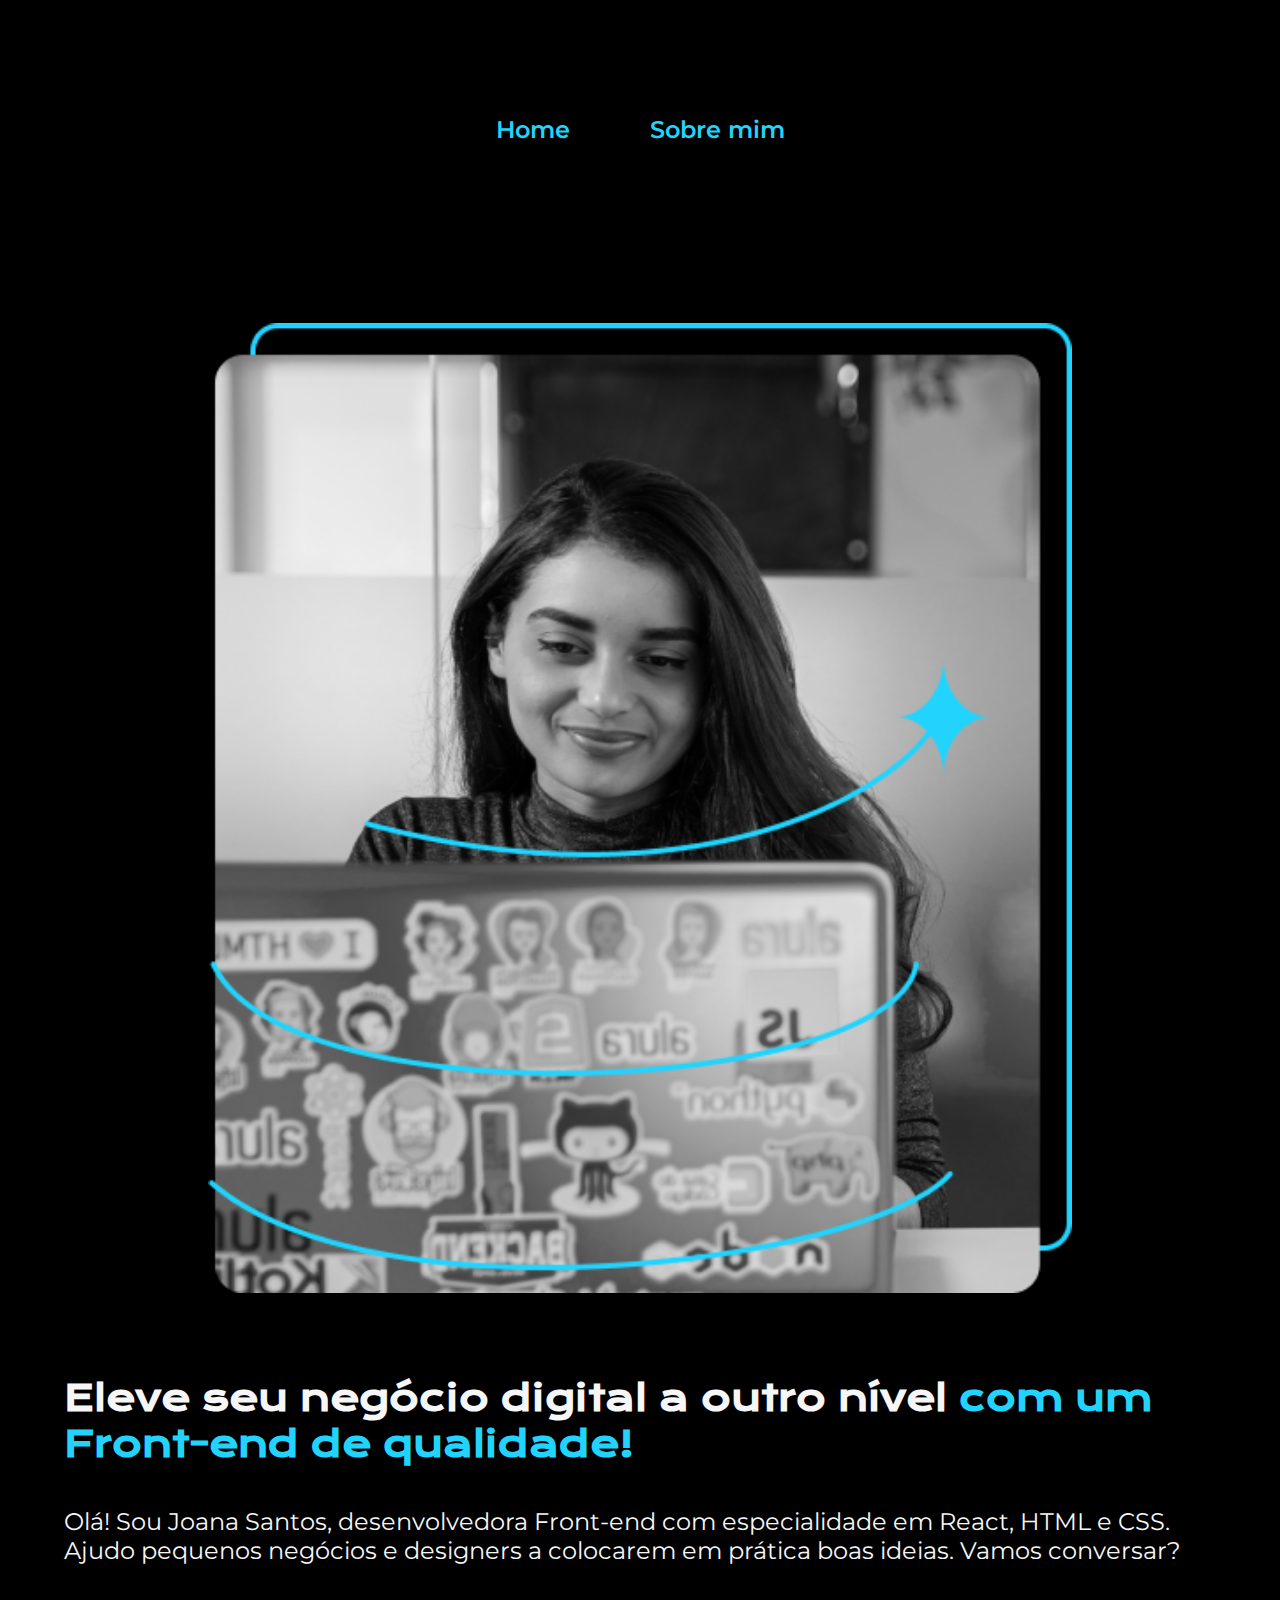
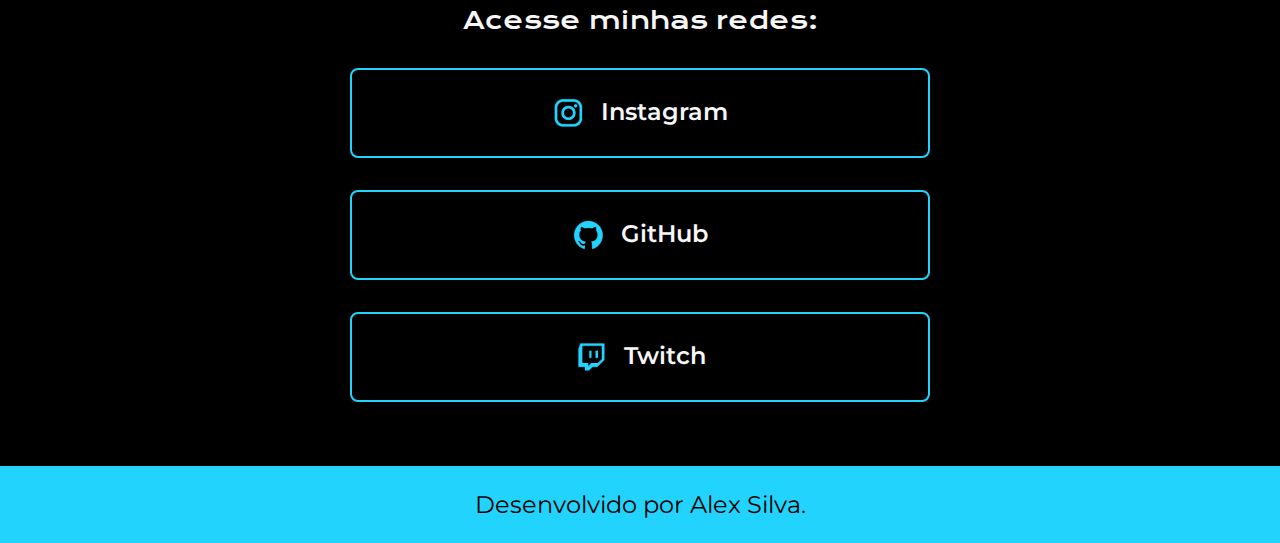
==== index.html @ 1c831cad "Primeiro projeto" ====
<!DOCTYPE html>
<html lang="pt-br">
<head>
    <meta charset="UTF-8">
    <meta http-equiv="X-UA-Compatible" content="IE=edge">
    <meta name="viewport" content="width=device-width, initial-scale=1.0">
    <title>Portifolio</title>
    <link rel="stylesheet" href="./styles/style.css">
</head>
<body>
    <header class="cabecalho">
        <nav class="cabecalho__menu">
            <a class="cabecalho__menu__link" href="index.html">Home</a>
            <a class="cabecalho__menu__link"href="about.html">Sobre mim</a>
        </nav>
    </header>
    <main class="apresentacao">
        <section class="apresentacao__conteudo">
            <h1 class="apresentacao__conteudo__titulo">Eleve seu negócio digital a outro nível <strong class="titulo-destaque">com um Front-end de qualidade!</strong></h1>
            <p class="apresentacao__conteudo__texto">Olá! Sou Joana Santos, desenvolvedora Front-end com especialidade em React, HTML e CSS. Ajudo pequenos negócios e designers a colocarem em prática boas ideias. Vamos conversar?</p>
                <div class="apresentacao__links">
                    <h2 class="apresentacao__links__subtitulo">Acesse minhas redes:</h2>
                    <a class="apresentacao__links__navegacao" href="https://instagram.com/">
                        <img src="./assets/instagram.png">Instagram
                    </a>
                    <a class="apresentacao__links__navegacao" href="https://github.com/">
                        <img src="./assets/github.png"> GitHub</a>
                    <a class="apresentacao__links__navegacao" href="https://www.twitch.tv/">
                        <img src="./assets/twitch.png"> Twitch</a>
                </div>
        </section>
        <img class="apresentacao__imagem" alt="Imagem da Joana Santos programando" src="./assets/Imagem.png">
    </main>
    <footer class="rodape"><p>Desenvolvido por Alex Silva.</p></footer>
</body>
</html>
---- styles/style.css ----
@import url('https://fonts.googleapis.com/css2?family=Krona+One&family=Montserrat:wght@400;600&display=swap');

:root {
    --cor-primaria: #000000;
    --cor-secundaria: #F6F6F6;
    --cor-terciaria: #22D4FD;
    --cor-hover: #272727;
    
    --fonte-primaria: 'Krona One', sans-serif;
    --fonte-secundaria: 'montserrat', sans-serif;
}

* {
    margin: 0;
    padding: 0;
}

body {
    box-sizing: border-box;
    background-color: var(--cor-primaria);
    color: var(--cor-secundaria);
}

.cabecalho {
    padding: 2% 0% 0% 15%;
}

.cabecalho__menu {
    display: flex;
    gap: 80px;
}

.cabecalho__menu__link {
    font-family: var(--fonte-secundaria);
    font-size: 1.5rem;
    font-weight: 600;
    color: var(--cor-terciaria);
    text-decoration: none;
}

.apresentacao {
    padding: 5% 15%;
    display: flex;
    justify-content: space-between;
    align-items: center;
    gap: 82px;
}

.apresentacao__conteudo {
    width: 50%;
    display: flex;
    flex-direction: column;
    gap: 40px;
}

.apresentacao__conteudo__titulo {
    font-size: 2.25rem;
    font-family: var(--fonte-primaria);
}

.titulo-destaque {
    color: var(--cor-terciaria);
}

.apresentacao__conteudo__texto {
    font-size: 1.5rem;
    font-family: var(--fonte-secundaria);
}

.apresentacao__links {
    display: flex;
    flex-direction: column;
    justify-content: space-between;
    align-items: center;
    gap: 32px;

}

.apresentacao__links__subtitulo{
    font-family: var(--fonte-primaria);
    font-size: 1.5rem;
    font-weight: 400;
}

.apresentacao__links__navegacao {
    display: flex;
    justify-content: center;
    gap: 16px;
    border: 2px solid var(--cor-terciaria);
    width: 50%;
    text-align: center;
    border-radius: 8px;
    font-size: 1.5rem;
    font-weight: 600;
    padding: 27px 0;
    text-decoration: none;
    color: var(--cor-secundaria);
    font-family: var(--fonte-secundaria);
}

.apresentacao__links__navegacao:hover{
    background-color: var(--cor-hover);
    padding: 27px;
}

.apresentacao__imagem {
    width: 50%;
}

.rodape {
    padding: 24px;
    color: var(--cor-primaria);
    background-color: var(--cor-terciaria);
    text-align: center;
    font-family: var(--fonte-secundaria);
    font-size: 1.5rem;
    font-weight: 400;
}

@media (max-width: 1280px) {
    .cabecalho{
        padding: 9%;
    }

    .cabecalho__menu {
        justify-content: center;
    }

    .apresentacao{
    flex-direction: column-reverse;
    padding: 5%;
    }

    .apresentacao__conteudo{
        width: auto;
    }

    .apresentacao__imagem {
        width: 75%;
    }
}
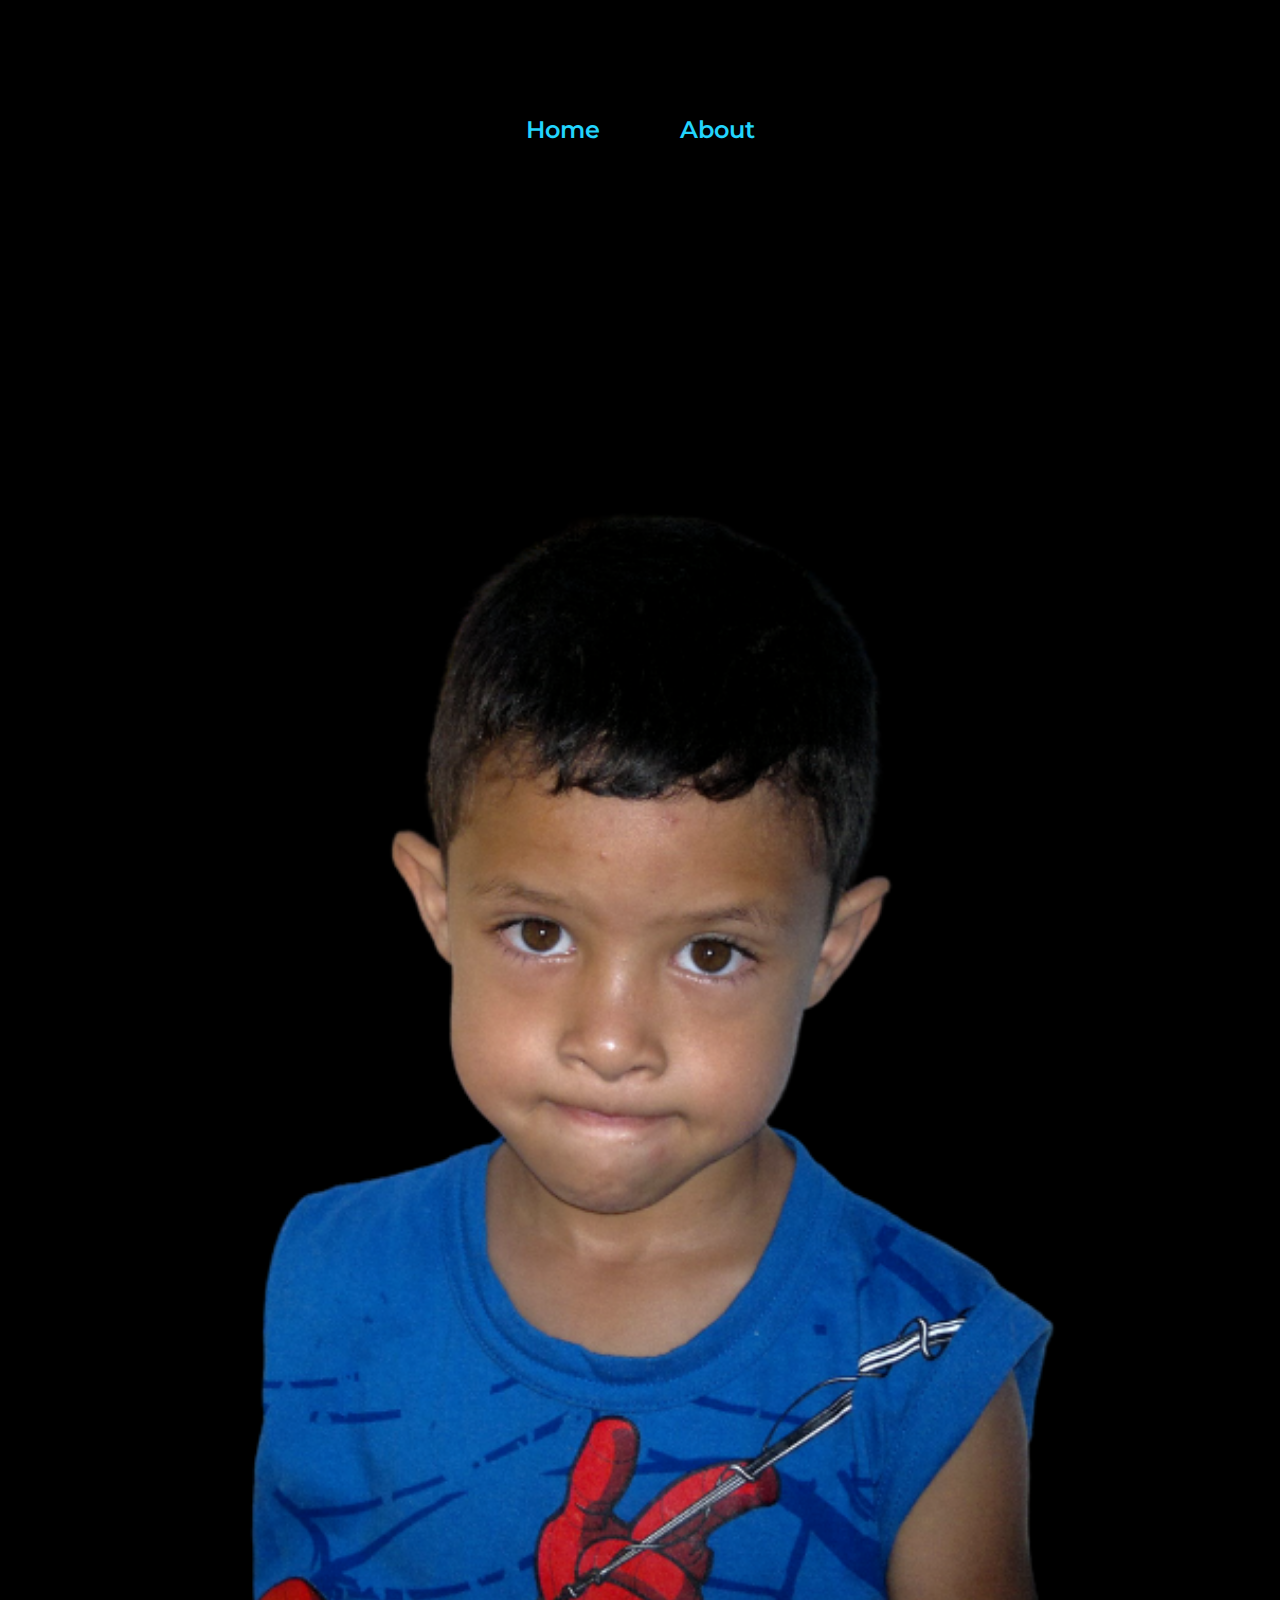
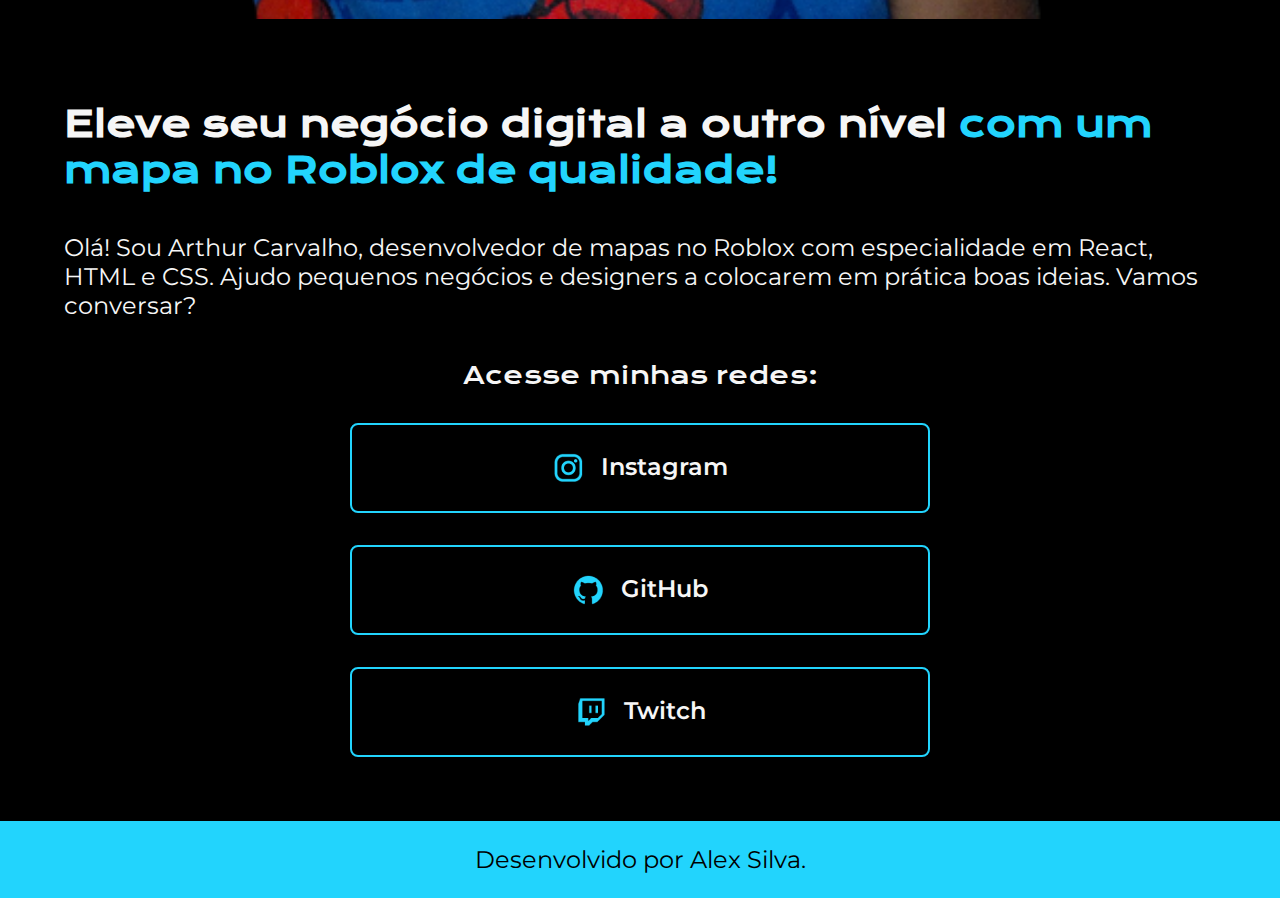
==== commit e0cd3d81: "Atualização" ====
--- a/index.html
+++ b/index.html
@@ -11,13 +11,13 @@
     <header class="cabecalho">
         <nav class="cabecalho__menu">
             <a class="cabecalho__menu__link" href="index.html">Home</a>
-            <a class="cabecalho__menu__link"href="about.html">Sobre mim</a>
+            <a class="cabecalho__menu__link"href="about.html">About</a>
         </nav>
     </header>
     <main class="apresentacao">
         <section class="apresentacao__conteudo">
-            <h1 class="apresentacao__conteudo__titulo">Eleve seu negócio digital a outro nível <strong class="titulo-destaque">com um Front-end de qualidade!</strong></h1>
-            <p class="apresentacao__conteudo__texto">Olá! Sou Joana Santos, desenvolvedora Front-end com especialidade em React, HTML e CSS. Ajudo pequenos negócios e designers a colocarem em prática boas ideias. Vamos conversar?</p>
+            <h1 class="apresentacao__conteudo__titulo">Eleve seu negócio digital a outro nível <strong class="titulo-destaque">com um mapa no Roblox de qualidade!</strong></h1>
+            <p class="apresentacao__conteudo__texto">Olá! Sou Arthur Carvalho, desenvolvedor de mapas no Roblox com especialidade em React, HTML e CSS. Ajudo pequenos negócios e designers a colocarem em prática boas ideias. Vamos conversar?</p>
                 <div class="apresentacao__links">
                     <h2 class="apresentacao__links__subtitulo">Acesse minhas redes:</h2>
                     <a class="apresentacao__links__navegacao" href="https://instagram.com/">
@@ -29,7 +29,7 @@
                         <img src="./assets/twitch.png"> Twitch</a>
                 </div>
         </section>
-        <img class="apresentacao__imagem" alt="Imagem da Joana Santos programando" src="./assets/Imagem.png">
+        <img class="apresentacao__imagem" alt="Imagem da Joana Santos programando" src="./assets/baixados.png">
     </main>
     <footer class="rodape"><p>Desenvolvido por Alex Silva.</p></footer>
 </body>
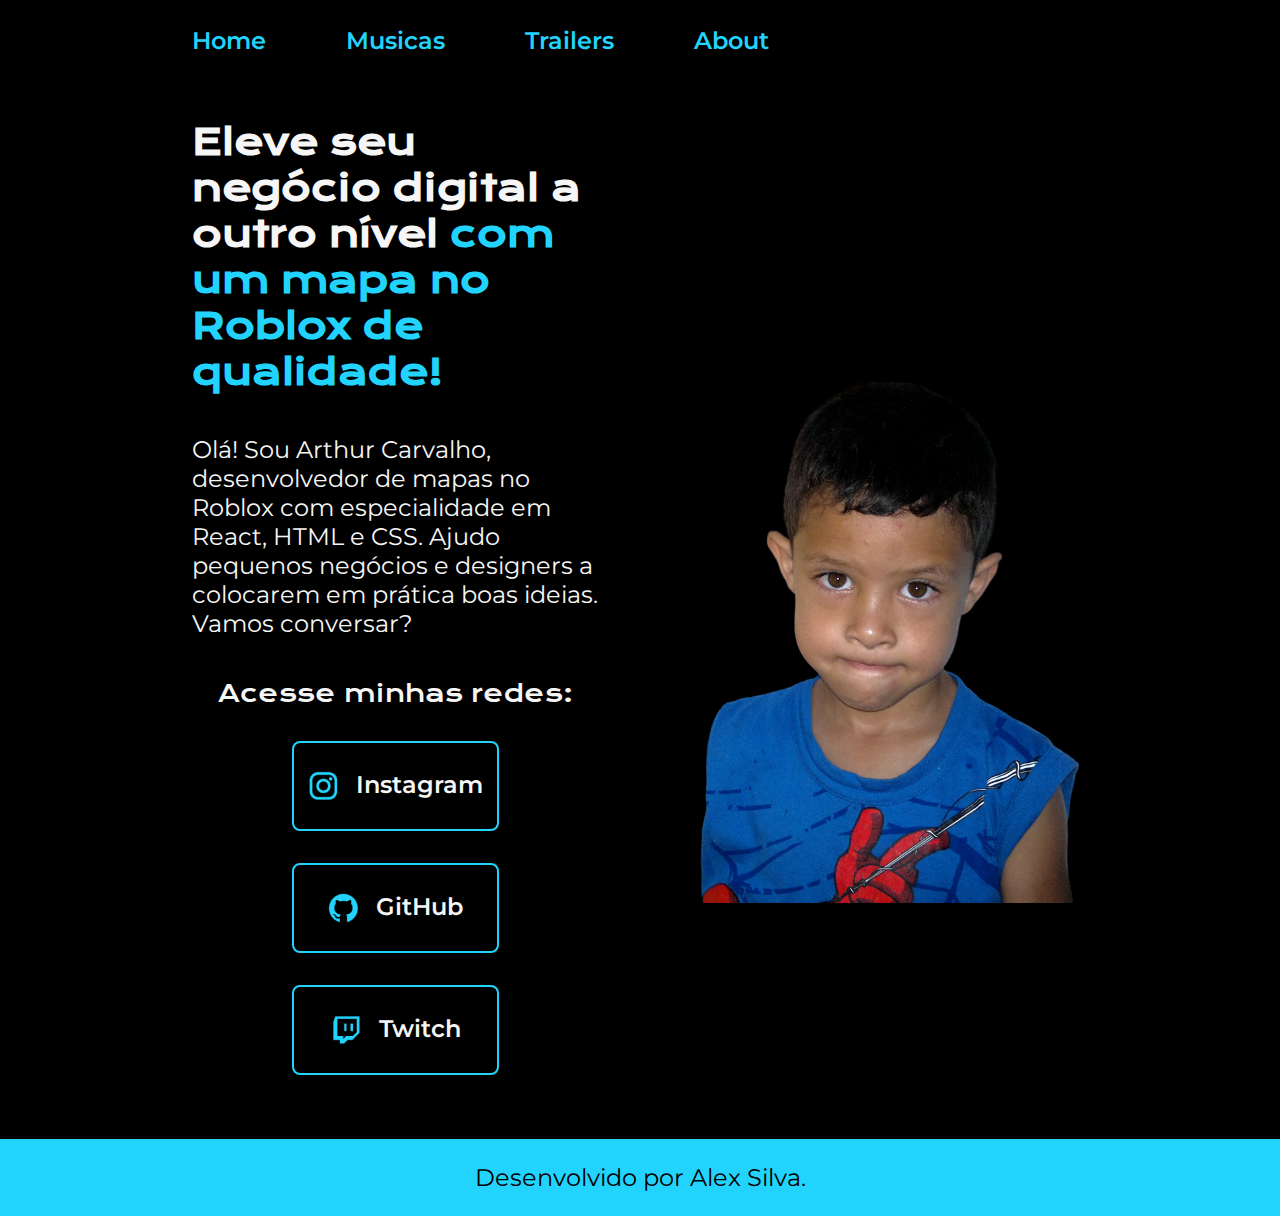
==== commit 6a076388: "Nova atualização da página" ====
--- a/index.html
+++ b/index.html
@@ -10,8 +10,10 @@
 <body>
     <header class="cabecalho">
         <nav class="cabecalho__menu">
-            <a class="cabecalho__menu__link" href="index.html">Home</a>
-            <a class="cabecalho__menu__link"href="about.html">About</a>
+            <a class="cabecalho__menu__link" href="./index.html">Home</a>
+            <a class="cabecalho__menu__link"href= "./musics.html">Musicas</a>
+            <a class="cabecalho__menu__link"href="./trailers.html">Trailers</a>
+            <a class="cabecalho__menu__link"href="./about.html">About</a>
         </nav>
     </header>
     <main class="apresentacao">
@@ -23,7 +25,7 @@
                     <a class="apresentacao__links__navegacao" href="https://instagram.com/">
                         <img src="./assets/instagram.png">Instagram
                     </a>
-                    <a class="apresentacao__links__navegacao" href="https://github.com/">
+                    <a class="apresentacao__links__navegacao" href="https://github.com/Katakuna2011">
                         <img src="./assets/github.png"> GitHub</a>
                     <a class="apresentacao__links__navegacao" href="https://www.twitch.tv/">
                         <img src="./assets/twitch.png"> Twitch</a>
--- a/styles/style.css
+++ b/styles/style.css
@@ -117,13 +117,19 @@
     font-weight: 400;
 }
 
-@media (max-width: 1280px) {
+@media (max-width: 1000px) {
     .cabecalho{
         padding: 9%;
     }
 
     .cabecalho__menu {
         justify-content: center;
+    }
+
+    body {
+        box-sizing: border-box;
+        background-color: var(--cor-hover);
+        color: var(--cor-secundaria);
     }
 
     .apresentacao{
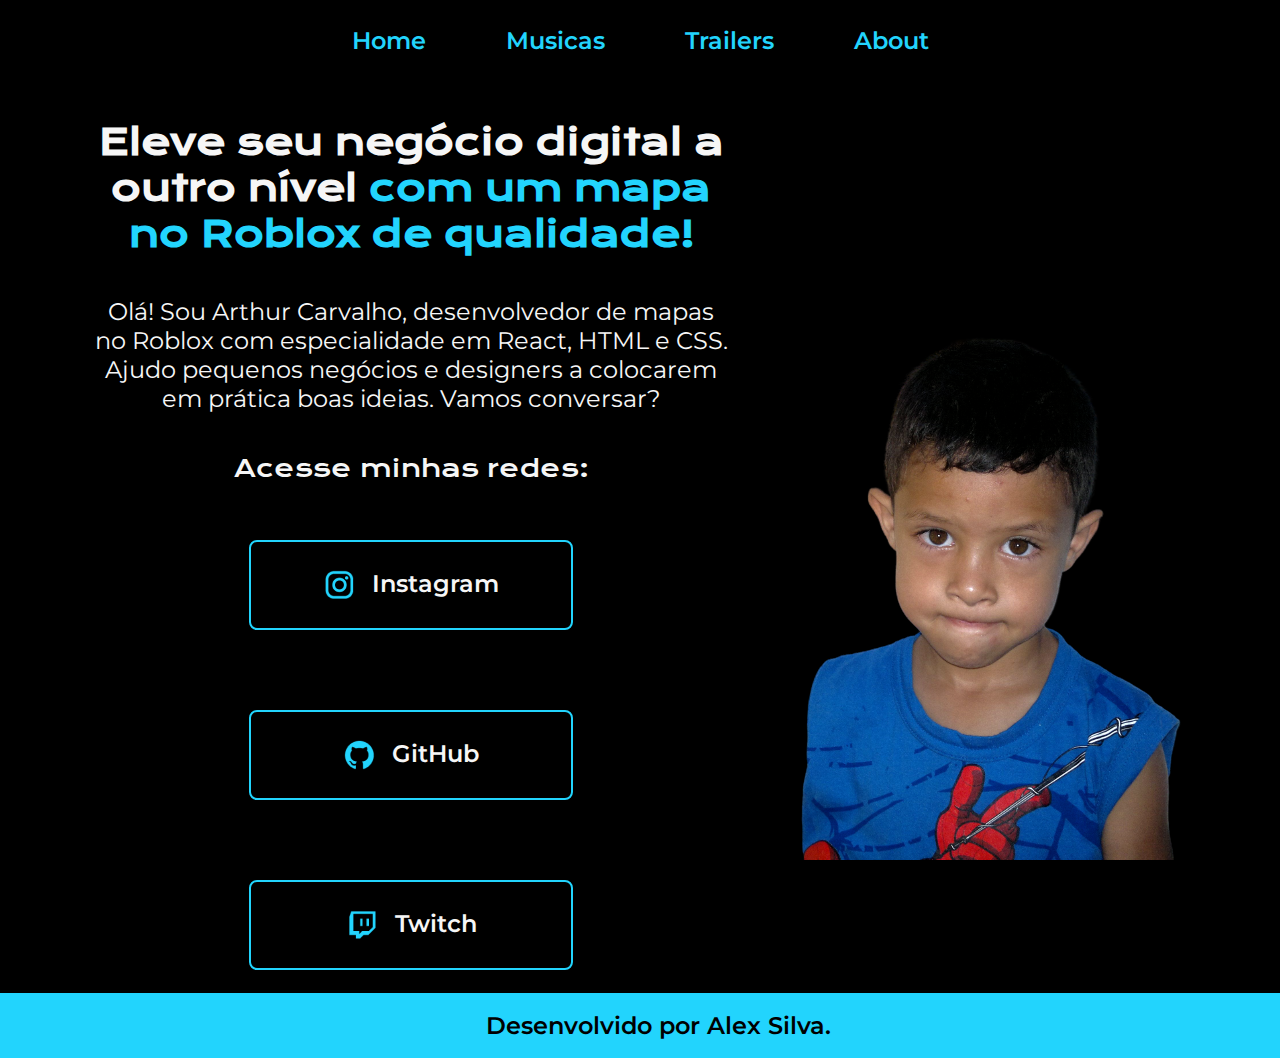
==== commit 4681d8b7: "Atualizações no HTML e CSS 17/02/2023." ====
--- a/index.html
+++ b/index.html
@@ -20,19 +20,23 @@
         <section class="apresentacao__conteudo">
             <h1 class="apresentacao__conteudo__titulo">Eleve seu negócio digital a outro nível <strong class="titulo-destaque">com um mapa no Roblox de qualidade!</strong></h1>
             <p class="apresentacao__conteudo__texto">Olá! Sou Arthur Carvalho, desenvolvedor de mapas no Roblox com especialidade em React, HTML e CSS. Ajudo pequenos negócios e designers a colocarem em prática boas ideias. Vamos conversar?</p>
-                <div class="apresentacao__links">
-                    <h2 class="apresentacao__links__subtitulo">Acesse minhas redes:</h2>
-                    <a class="apresentacao__links__navegacao" href="https://instagram.com/">
-                        <img src="./assets/instagram.png">Instagram
-                    </a>
-                    <a class="apresentacao__links__navegacao" href="https://github.com/Katakuna2011">
-                        <img src="./assets/github.png"> GitHub</a>
-                    <a class="apresentacao__links__navegacao" href="https://www.twitch.tv/">
-                        <img src="./assets/twitch.png"> Twitch</a>
-                </div>
+            <div class="apresentacao__links">
+                <h2 class="apresentacao__links__subtitulo">Acesse minhas redes:</h2>
+                <a class="apresentacao__links__navegacao" href="https://instagram.com/">
+                    <img src="./assets/instagram.png">Instagram
+                </a>
+                <a class="apresentacao__links__navegacao" href="https://github.com/Katakuna2011">
+                    <img src="./assets/github.png"> GitHub</a>
+                <a class="apresentacao__links__navegacao" href="https://www.twitch.tv/">
+                    <img src="./assets/twitch.png"> Twitch</a>
+            </div>
         </section>
-        <img class="apresentacao__imagem" alt="Imagem da Joana Santos programando" src="./assets/baixados.png">
+        <section>
+            <img class="apresentacao__imagem" alt="Imagem da Joana Santos programando" src="./assets/baixados.png">
+        </section>
     </main>
-    <footer class="rodape"><p>Desenvolvido por Alex Silva.</p></footer>
+    <div class="rodape__container">
+        <footer class="rodape rodape__absolute"><p>Desenvolvido por Alex Silva.</p></footer>
+    </div>
 </body>
 </html>--- a/styles/style.css
+++ b/styles/style.css
@@ -17,16 +17,20 @@
 
 body {
     box-sizing: border-box;
+    margin: 0%;
+    height: 100%;
+    width: 100%;
     background-color: var(--cor-primaria);
     color: var(--cor-secundaria);
 }
 
 .cabecalho {
-    padding: 2% 0% 0% 15%;
+    padding: 2% 0% 0% 0%;
 }
 
 .cabecalho__menu {
     display: flex;
+    justify-content: center;
     gap: 80px;
 }
 
@@ -39,11 +43,12 @@
 }
 
 .apresentacao {
-    padding: 5% 15%;
+    padding: 5% 0%;
     display: flex;
-    justify-content: space-between;
+    justify-content: center;
     align-items: center;
-    gap: 82px;
+    text-align: center;
+    gap: 50px;
 }
 
 .apresentacao__conteudo {
@@ -72,6 +77,7 @@
     flex-direction: column;
     justify-content: space-between;
     align-items: center;
+    text-align: center;
     gap: 32px;
 
 }
@@ -96,6 +102,7 @@
     text-decoration: none;
     color: var(--cor-secundaria);
     font-family: var(--fonte-secundaria);
+    margin: 1em;
 }
 
 .apresentacao__links__navegacao:hover{
@@ -104,17 +111,28 @@
 }
 
 .apresentacao__imagem {
-    width: 50%;
+    width: 100%;
+}
+
+.rodape__container {
+    position: relative;
+    min-height: 100%;
+    left: 0;
+    bottom: 0;
 }
 
 .rodape {
-    padding: 24px;
+    position: absolute;
+    left: 0;
+    bottom: 0;
+    width: 100%;
+    padding: 18px;
     color: var(--cor-primaria);
     background-color: var(--cor-terciaria);
     text-align: center;
     font-family: var(--fonte-secundaria);
     font-size: 1.5rem;
-    font-weight: 400;
+    font-weight: 600;
 }
 
 @media (max-width: 1000px) {
